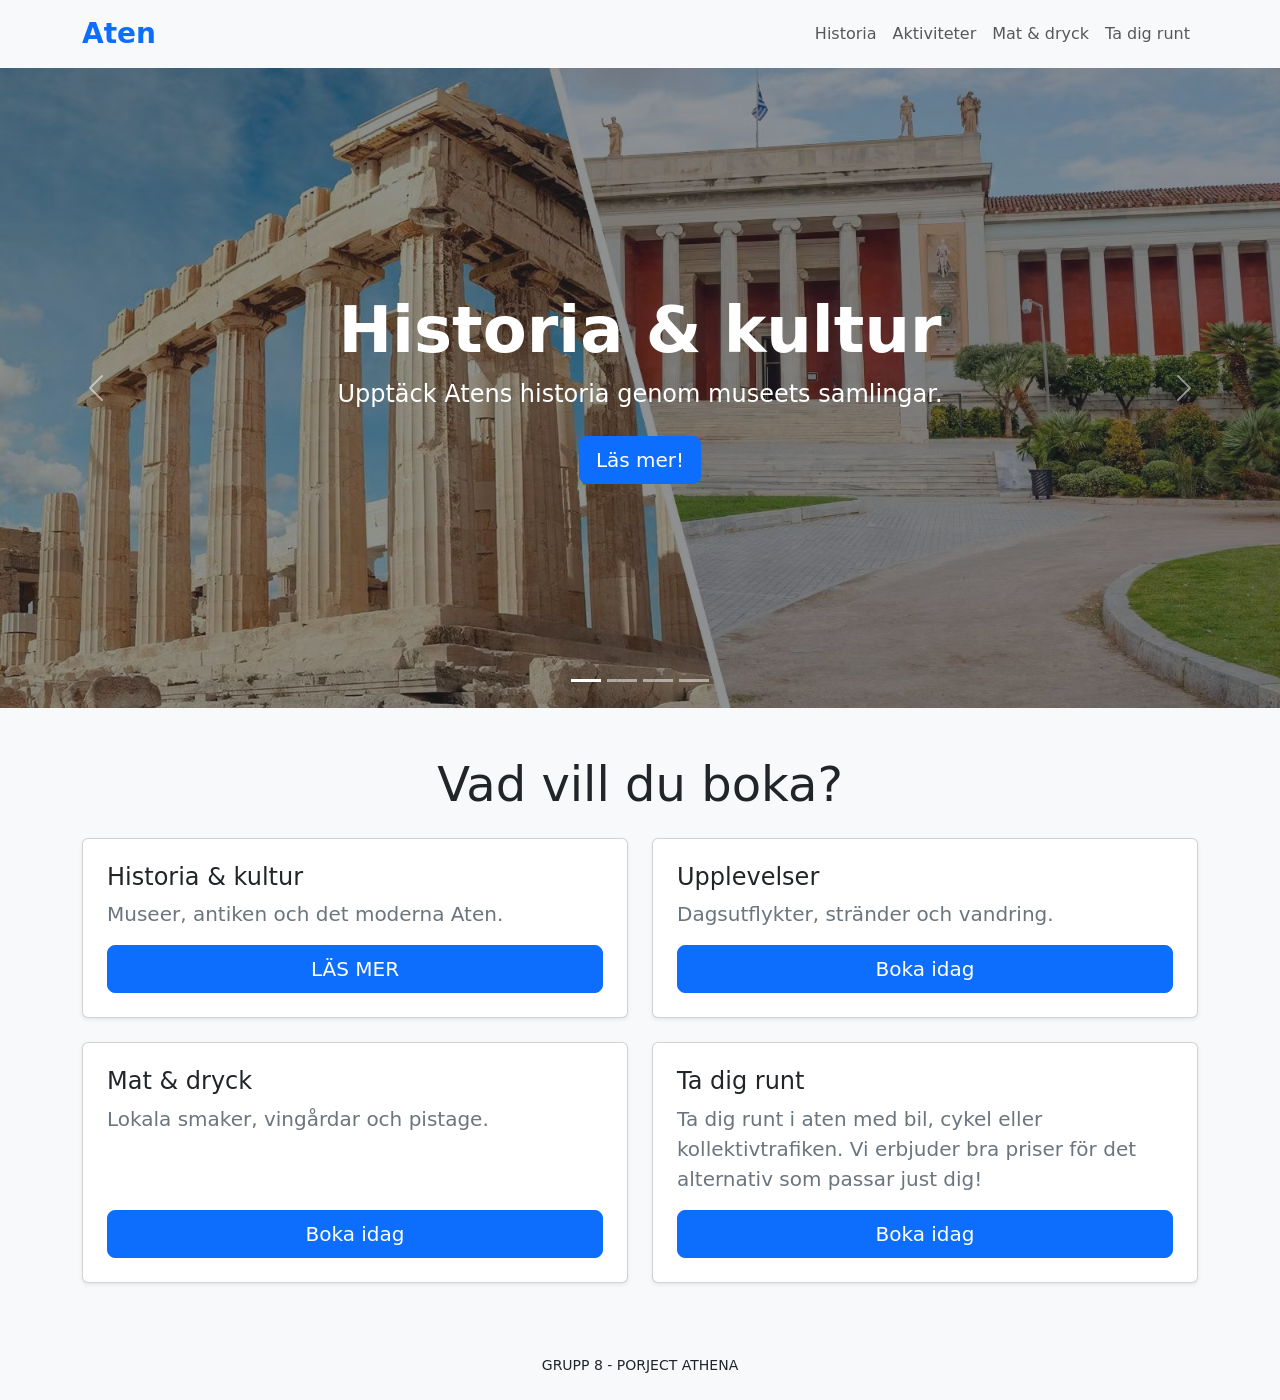
==== index.html @ 9eb93a57 "delete: remove "Planera resan" card from booking section in index.html" ====
<!doctype html>
<html lang="sv">
<head>
    <meta charset="utf-8">
    <!-- Gör layouten responsiv på mobil och surfplatta. -->
    <meta name="viewport" content="width=device-width, initial-scale=1">
    <title>GRUPP 8 - PORJECT ATHENA</title>
    <link href="https://cdn.jsdelivr.net/npm/bootstrap@5.3.3/dist/css/bootstrap.min.css" rel="stylesheet">
</head>
<body>
    <!-- Gemensam navigation. navbar-expand-lg fäller ihop länkarna på mindre skärmar. -->
    <nav class="navbar navbar-expand-lg bg-light shadow-sm">
        <div class="container">
            <a class="navbar-brand fs-3 fw-semibold text-primary" href="#home">Aten</a>
            <!-- Knappen visar/döljer mobilmenyn med Bootstrap JavaScript. -->
            <button class="navbar-toggler" type="button" data-bs-toggle="collapse" data-bs-target="#mainNav" aria-controls="mainNav" aria-expanded="false" aria-label="Toggle navigation">
                <span class="navbar-toggler-icon"></span>
            </button>
            <div class="collapse navbar-collapse" id="mainNav">
                <ul class="navbar-nav ms-auto">
                    <li class="nav-item"><a class="nav-link" href="daniel/historia.html">Historia</a></li>
                    <li class="nav-item"><a class="nav-link" href="Alexander/alex.html">Aktiviteter</a></li>
                    <li class="nav-item"><a class="nav-link" href="william/mat-och-dryck.html">Mat & dryck</a></li>
                    <li class="nav-item"><a class="nav-link" href="viktor/viktor.html">Ta dig runt</a></li>
                </ul>
            </div>
        </div>
    </nav>

    <main class="bg-light">
        <section>
            <div id="carouselTravel" class="carousel slide" data-bs-ride="carousel">
                <div class="carousel-indicators">
                    <button type="button" data-bs-target="#carouselTravel" data-bs-slide-to="0" class="active" aria-current="true" aria-label="Slide 1"></button>
                    <button type="button" data-bs-target="#carouselTravel" data-bs-slide-to="1" aria-label="Slide 2"></button>
                    <button type="button" data-bs-target="#carouselTravel" data-bs-slide-to="2" aria-label="Slide 3"></button>
                    <button type="button" data-bs-target="#carouselTravel" data-bs-slide-to="3" aria-label="Slide 4"></button>
                </div>
                <div class="carousel-inner">
                    <div class="carousel-item active" data-bs-interval="10000">
                        <img src="images/NQMIQ-pano.jpg" style="min-height: 500px; max-height: 700px;" class="d-block w-100 object-fit-cover" alt="...1">
                        <div class="position-absolute top-0 start-0 w-100 h-100 bg-dark bg-opacity-50 d-flex align-items-center text-white">
                            <div class="container text-center d-flex flex-column align-items-center justify-content-center p-5">
                                <h1 class="display-3 fw-bold">Historia & kultur</h1>
                                <p class="fs-4 mb-4">Upptäck Atens historia genom museets samlingar.</p>
                                <a class="btn btn-primary btn-lg" href="#bokningar">Läs mer!</a>
                            </div>
                        </div>
                    </div>
                    <div class="carousel-item" data-bs-interval="10000">
                        <img src="images/beach.jpg" style="min-height: 500px; max-height: 700px;" class="d-block w-100 object-fit-cover" alt="...2">
                        <div class="position-absolute top-0 start-0 w-100 h-100 bg-dark bg-opacity-50 d-flex align-items-center text-white">
                            <div class="container text-center">
                                <h1 class="display-3 fw-bold">Upplevelser</h1>
                                <p class="fs-4 mb-4 px-4">Boende, upplevelser och goda måltider i Greklands historiska huvudstad.</p>
                                <a class="btn btn-primary btn-lg" href="#bokningar">Läs mer!</a>
                            </div>
                        </div>
                    </div>
                    <div class="carousel-item" data-bs-interval="10000">
                        <img src="images/TGR-GettingAround-Cycling.jpg" style="min-height: 500px; max-height: 700px;" class="d-block w-100 object-fit-cover" alt="...3">
                        <div class="position-absolute top-0 start-0 w-100 h-100 bg-dark bg-opacity-50 d-flex align-items-center text-white">
                            <div class="container text-center">
                                <h1 class="display-3 fw-bold">Mat & Dryck</h1>
                                <p class="fs-4 mb-4 px-4">Boende, upplevelser och goda måltider i Greklands historiska huvudstad.</p>
                                <a class="btn btn-primary btn-lg" href="#bokningar">Läs mer!</a>
                            </div>
                        </div>
                    </div>
                    <div class="carousel-item" data-bs-interval="10000">
                        <img src="images/travel-pano.jpg" style="min-height: 500px; max-height: 700px;" class="d-block w-100 object-fit-cover" alt="...3">
                        <div class="position-absolute top-0 start-0 w-100 h-100 bg-dark bg-opacity-50 d-flex align-items-center text-white">
                            <div class="container text-center">
                                <h1 class="display-3 fw-bold">Ta dig runt</h1>
                                <p class="fs-4 mb-4 px-4">Upplev staden på dina villkor.</p>
                                <a class="btn btn-primary btn-lg" href="#bokningar">Läs Mer!</a>
                            </div>
                        </div>
                    </div>
                </div>
                <button class="carousel-control-prev" type="button" data-bs-target="#carouselTravel" data-bs-slide="prev">
                    <span class="carousel-control-prev-icon" aria-hidden="true"></span>
                    <span class="visually-hidden">Previous</span>
                </button>
                <button class="carousel-control-next" type="button" data-bs-target="#carouselTravel" data-bs-slide="next">
                    <span class="carousel-control-next-icon" aria-hidden="true"></span>
                    <span class="visually-hidden">Next</span>
                </button>
            </div>
        </section>

        <section id="bokningar" class="container py-5">
            <h2 class="display-5 text-center mb-4">Vad vill du boka?</h2>
            <!-- Bootstrap grid: två kort per rad från medium-skärm och uppåt. -->
            <div class="row g-4">
                <div class="col-md-6">
                    <article class="card h-100 shadow-sm">
                        <div class="card-body d-flex flex-column p-4">
                            <h3 class="h4">Historia &amp; kultur</h3>
                            <p class="fs-5 text-secondary">Museer, antiken och det moderna Aten.</p>
                            <a class="btn btn-primary btn-lg w-100 mt-auto" href="daniel/historia.html">LÄS MER</a>
                        </div>
                    </article>
                </div>
                <div class="col-md-6">
                    <article class="card h-100 shadow-sm">
                        <div class="card-body d-flex flex-column p-4">
                            <h3 class="h4">Upplevelser</h3>
                            <p class="fs-5 text-secondary">Dagsutflykter, stränder och vandring.</p>
                            <a class="btn btn-primary btn-lg w-100 mt-auto" href="Alexander/index.html">Boka idag</a>
                        </div>
                    </article>
                </div>
                <div class="col-md-6">
                    <article class="card h-100 shadow-sm">
                        <div class="card-body d-flex flex-column p-4">
                            <h3 class="h4">Mat &amp; dryck</h3>
                            <p class="fs-5 text-secondary">Lokala smaker, vingårdar och pistage.</p>
                            <a class="btn btn-primary btn-lg w-100 mt-auto" href="mat-och-dryck.html">Boka idag</a>
                        </div>
                    </article>
                </div>
                <div class="col-md-6">
                    <article class="card h-100 shadow-sm">
                        <div class="card-body d-flex flex-column p-4">
                            <h3 class="h4">Ta dig runt</h3>
                            <p class="fs-5 text-secondary">Ta dig runt i aten med bil, cykel eller kollektivtrafiken. Vi erbjuder bra priser för det alternativ som passar just dig!</p>
                            <a class="btn btn-primary btn-lg w-100 mt-auto" href="Viktor/viktor.html">Boka idag</a>
                        </div>
                    </article>
                </div>
            </div>
        </section>
    </main>

    <footer class="bg-light py-4">
        <div class="container text-center text-dark-50 small">GRUPP 8 - PORJECT ATHENA</div>
    </footer>

    <!-- Bootstrap bundle behövs för att mobilmenyn ska öppnas och stängas. Jag antar att denna JS-fuktion är ok och inte anses som fusk.-->
    <script src="https://cdn.jsdelivr.net/npm/bootstrap@5.3.3/dist/js/bootstrap.bundle.min.js"></script>
</body>
</html>
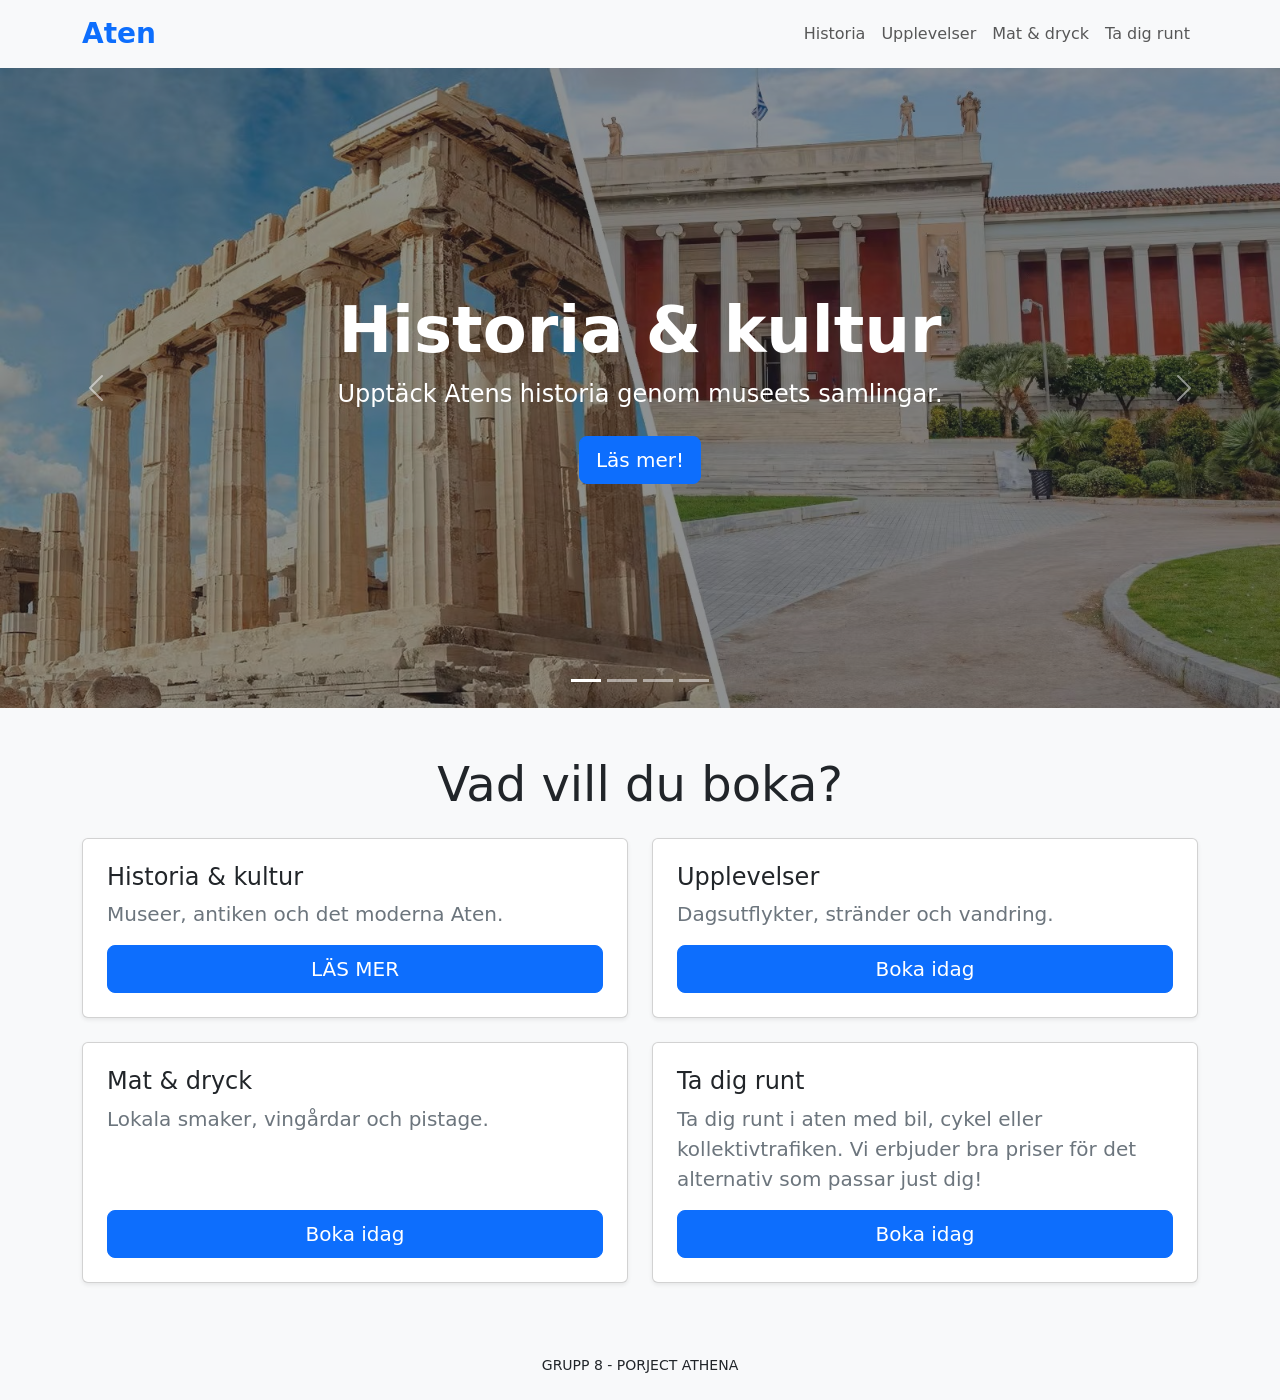
==== commit bffa8f32: "fix: update navigation link text from "Aktiviteter" to "Upplevelser"" ====
--- a/index.html
+++ b/index.html
@@ -19,7 +19,7 @@
             <div class="collapse navbar-collapse" id="mainNav">
                 <ul class="navbar-nav ms-auto">
                     <li class="nav-item"><a class="nav-link" href="daniel/historia.html">Historia</a></li>
-                    <li class="nav-item"><a class="nav-link" href="Alexander/alex.html">Aktiviteter</a></li>
+                    <li class="nav-item"><a class="nav-link" href="Alexander/index.html">Upplevelser</a></li>
                     <li class="nav-item"><a class="nav-link" href="william/mat-och-dryck.html">Mat & dryck</a></li>
                     <li class="nav-item"><a class="nav-link" href="viktor/viktor.html">Ta dig runt</a></li>
                 </ul>
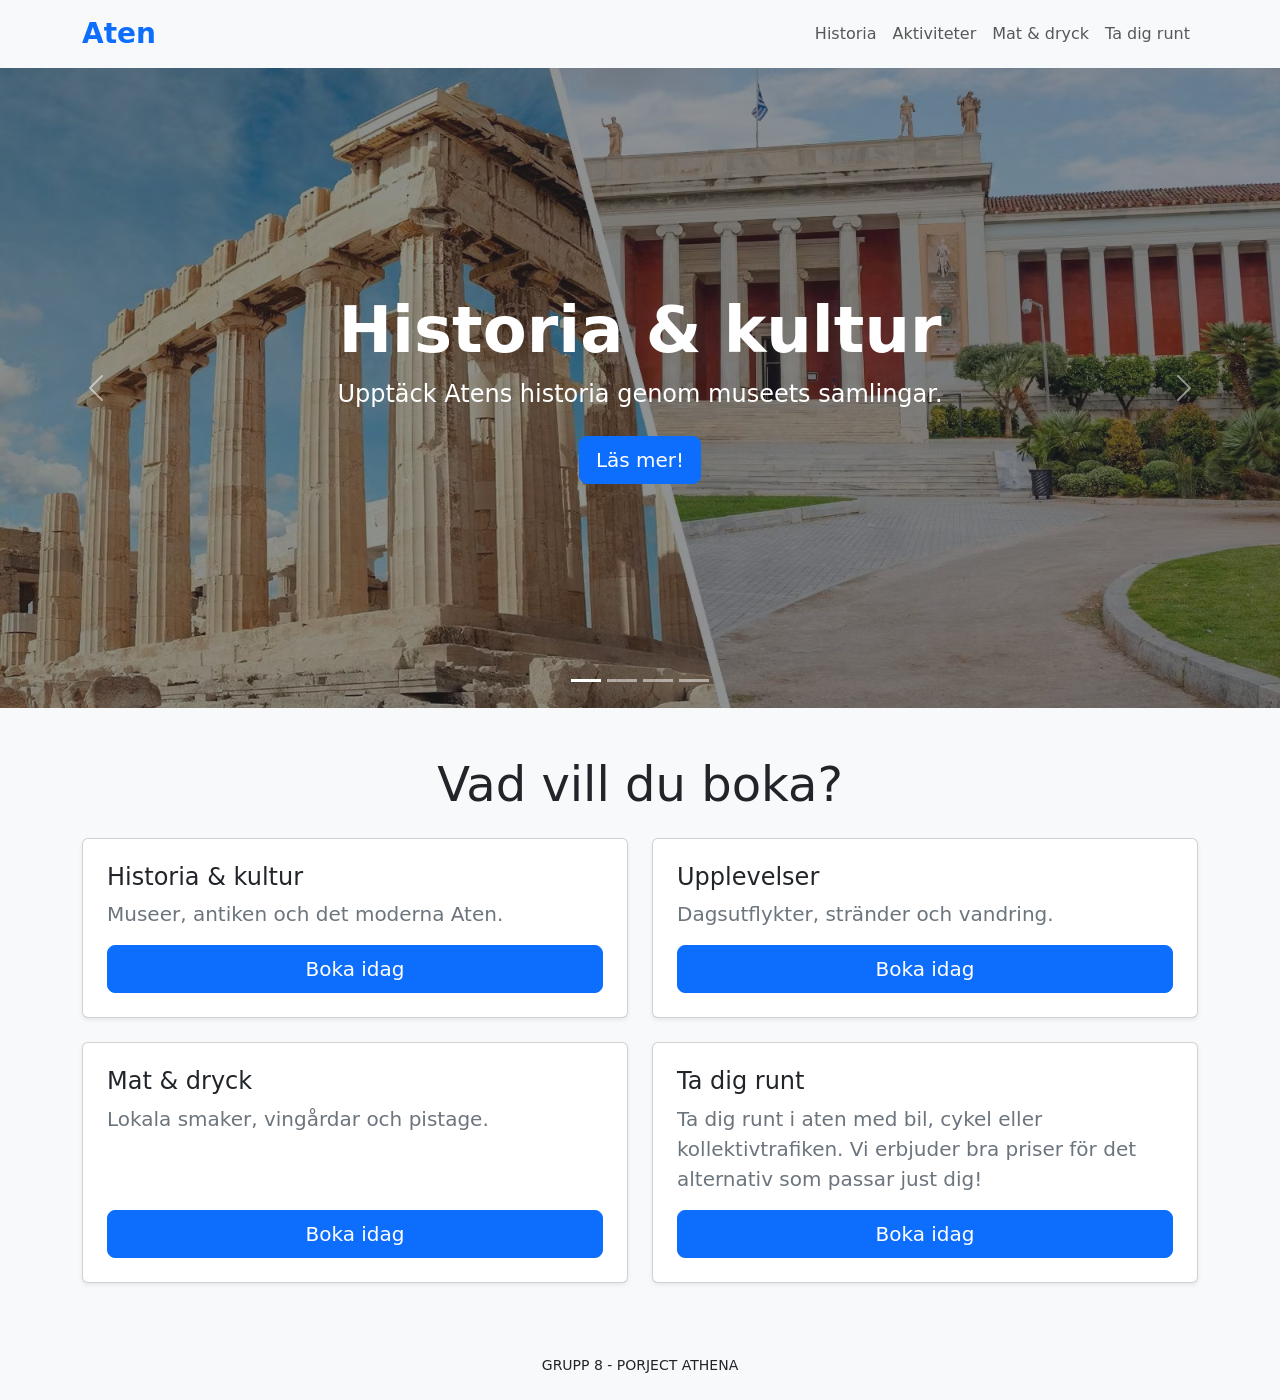
==== commit 50be06f6: "style: update button text from "LÄS MER" to "Boka idag" in history section" ====
--- a/index.html
+++ b/index.html
@@ -19,7 +19,7 @@
             <div class="collapse navbar-collapse" id="mainNav">
                 <ul class="navbar-nav ms-auto">
                     <li class="nav-item"><a class="nav-link" href="daniel/historia.html">Historia</a></li>
-                    <li class="nav-item"><a class="nav-link" href="Alexander/index.html">Upplevelser</a></li>
+                    <li class="nav-item"><a class="nav-link" href="Alexander/alex.html">Aktiviteter</a></li>
                     <li class="nav-item"><a class="nav-link" href="william/mat-och-dryck.html">Mat & dryck</a></li>
                     <li class="nav-item"><a class="nav-link" href="viktor/viktor.html">Ta dig runt</a></li>
                 </ul>
@@ -98,7 +98,7 @@
                         <div class="card-body d-flex flex-column p-4">
                             <h3 class="h4">Historia &amp; kultur</h3>
                             <p class="fs-5 text-secondary">Museer, antiken och det moderna Aten.</p>
-                            <a class="btn btn-primary btn-lg w-100 mt-auto" href="daniel/historia.html">LÄS MER</a>
+                            <a class="btn btn-primary btn-lg w-100 mt-auto" href="daniel/historia.html">Boka idag</a>
                         </div>
                     </article>
                 </div>
@@ -107,7 +107,7 @@
                         <div class="card-body d-flex flex-column p-4">
                             <h3 class="h4">Upplevelser</h3>
                             <p class="fs-5 text-secondary">Dagsutflykter, stränder och vandring.</p>
-                            <a class="btn btn-primary btn-lg w-100 mt-auto" href="Alexander/index.html">Boka idag</a>
+                            <a class="btn btn-primary btn-lg w-100 mt-auto" href="Alexander/alex.html">Boka idag</a>
                         </div>
                     </article>
                 </div>
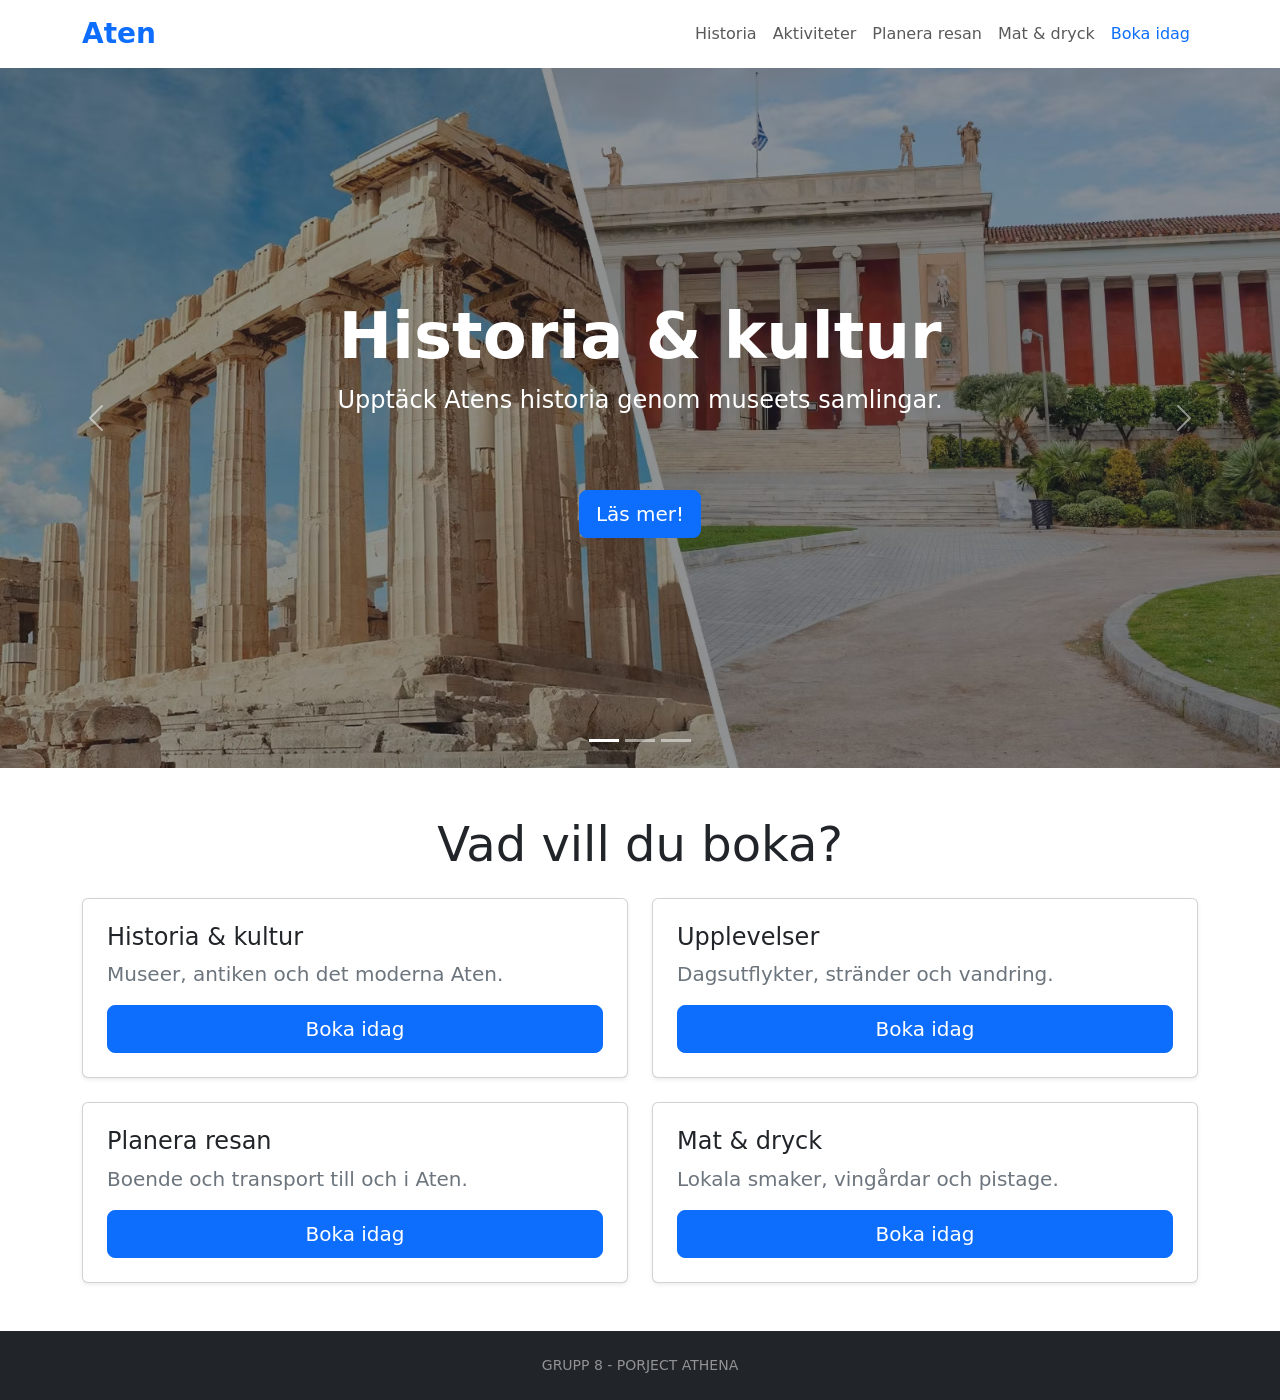
==== commit 4883a149: "fix: update button text from 'LÄS MER' to 'Boka idag' for clarity" ====
--- a/index.html
+++ b/index.html
@@ -9,7 +9,7 @@
 </head>
 <body>
     <!-- Gemensam navigation. navbar-expand-lg fäller ihop länkarna på mindre skärmar. -->
-    <nav class="navbar navbar-expand-lg bg-light shadow-sm">
+    <nav class="navbar navbar-expand-lg bg-white shadow-sm">
         <div class="container">
             <a class="navbar-brand fs-3 fw-semibold text-primary" href="#home">Aten</a>
             <!-- Knappen visar/döljer mobilmenyn med Bootstrap JavaScript. -->
@@ -19,41 +19,41 @@
             <div class="collapse navbar-collapse" id="mainNav">
                 <ul class="navbar-nav ms-auto">
                     <li class="nav-item"><a class="nav-link" href="daniel/historia.html">Historia</a></li>
-                    <li class="nav-item"><a class="nav-link" href="Alexander/alex.html">Aktiviteter</a></li>
+                    <li class="nav-item"><a class="nav-link" href="Viktor/aktiviteter.html">Aktiviteter</a></li>
+                    <li class="nav-item"><a class="nav-link" href="Alexander/alex.html">Planera resan</a></li>
                     <li class="nav-item"><a class="nav-link" href="william/mat-och-dryck.html">Mat & dryck</a></li>
-                    <li class="nav-item"><a class="nav-link" href="viktor/viktor.html">Ta dig runt</a></li>
+                    <li class="nav-item"><a class="nav-link text-primary" href="#bokningar">Boka idag</a></li>
                 </ul>
             </div>
         </div>
     </nav>
 
-    <main class="bg-light">
+    <main>
         <section>
             <div id="carouselTravel" class="carousel slide" data-bs-ride="carousel">
                 <div class="carousel-indicators">
                     <button type="button" data-bs-target="#carouselTravel" data-bs-slide-to="0" class="active" aria-current="true" aria-label="Slide 1"></button>
                     <button type="button" data-bs-target="#carouselTravel" data-bs-slide-to="1" aria-label="Slide 2"></button>
                     <button type="button" data-bs-target="#carouselTravel" data-bs-slide-to="2" aria-label="Slide 3"></button>
-                    <button type="button" data-bs-target="#carouselTravel" data-bs-slide-to="3" aria-label="Slide 4"></button>
                 </div>
                 <div class="carousel-inner">
                     <div class="carousel-item active" data-bs-interval="10000">
-                        <img src="images/NQMIQ-pano.jpg" style="min-height: 500px; max-height: 700px;" class="d-block w-100 object-fit-cover" alt="...1">
+                        <img src="images/NQMIQ.jpg" style="min-height: 500px; max-height: 700px;" class="d-block w-100 object-fit-cover" alt="...1">
                         <div class="position-absolute top-0 start-0 w-100 h-100 bg-dark bg-opacity-50 d-flex align-items-center text-white">
                             <div class="container text-center d-flex flex-column align-items-center justify-content-center p-5">
                                 <h1 class="display-3 fw-bold">Historia & kultur</h1>
                                 <p class="fs-4 mb-4">Upptäck Atens historia genom museets samlingar.</p>
-                                <a class="btn btn-primary btn-lg" href="#bokningar">Läs mer!</a>
+                                <a class="btn btn-primary btn-lg mt-5" href="#bokningar">Läs mer!</a>
                             </div>
                         </div>
                     </div>
                     <div class="carousel-item" data-bs-interval="10000">
-                        <img src="images/beach.jpg" style="min-height: 500px; max-height: 700px;" class="d-block w-100 object-fit-cover" alt="...2">
+                        <img src="images/TGR-GettingAround-CarRental.jpg" style="min-height: 500px; max-height: 700px;" class="d-block w-100 object-fit-cover" alt="...2">
                         <div class="position-absolute top-0 start-0 w-100 h-100 bg-dark bg-opacity-50 d-flex align-items-center text-white">
                             <div class="container text-center">
-                                <h1 class="display-3 fw-bold">Upplevelser</h1>
-                                <p class="fs-4 mb-4 px-4">Boende, upplevelser och goda måltider i Greklands historiska huvudstad.</p>
-                                <a class="btn btn-primary btn-lg" href="#bokningar">Läs mer!</a>
+                                <h1 class="display-3 fw-bold">Aktiviteter</h1>
+                                <p class="fs-4 mb-4">Boende, upplevelser och goda måltider i Greklands historiska huvudstad.</p>
+                                <a class="btn btn-primary btn-lg mt-5" href="#bokningar">Boka idag</a>
                             </div>
                         </div>
                     </div>
@@ -61,19 +61,19 @@
                         <img src="images/TGR-GettingAround-Cycling.jpg" style="min-height: 500px; max-height: 700px;" class="d-block w-100 object-fit-cover" alt="...3">
                         <div class="position-absolute top-0 start-0 w-100 h-100 bg-dark bg-opacity-50 d-flex align-items-center text-white">
                             <div class="container text-center">
-                                <h1 class="display-3 fw-bold">Mat & Dryck</h1>
-                                <p class="fs-4 mb-4 px-4">Boende, upplevelser och goda måltider i Greklands historiska huvudstad.</p>
-                                <a class="btn btn-primary btn-lg" href="#bokningar">Läs mer!</a>
+                                <h1 class="display-3 fw-bold">Planera din resa</h1>
+                                <p class="fs-4 mb-4">Boende, upplevelser och goda måltider i Greklands historiska huvudstad.</p>
+                                <a class="btn btn-primary btn-lg mt-5" href="#bokningar">Boka idag</a>
                             </div>
                         </div>
                     </div>
-                    <div class="carousel-item" data-bs-interval="10000">
-                        <img src="images/travel-pano.jpg" style="min-height: 500px; max-height: 700px;" class="d-block w-100 object-fit-cover" alt="...3">
+                                        <div class="carousel-item" data-bs-interval="10000">
+                        <img src="images/TGR-GettingAround-Cycling.jpg" style="min-height: 500px; max-height: 700px;" class="d-block w-100 object-fit-cover" alt="...3">
                         <div class="position-absolute top-0 start-0 w-100 h-100 bg-dark bg-opacity-50 d-flex align-items-center text-white">
                             <div class="container text-center">
-                                <h1 class="display-3 fw-bold">Ta dig runt</h1>
-                                <p class="fs-4 mb-4 px-4">Upplev staden på dina villkor.</p>
-                                <a class="btn btn-primary btn-lg" href="#bokningar">Läs Mer!</a>
+                                <h1 class="display-3 fw-bold">Mat & Dryck</h1>
+                                <p class="fs-4 mb-4">Boende, upplevelser och goda måltider i Greklands historiska huvudstad.</p>
+                                <a class="btn btn-primary btn-lg mt-5" href="#bokningar">Boka idag</a>
                             </div>
                         </div>
                     </div>
@@ -107,7 +107,16 @@
                         <div class="card-body d-flex flex-column p-4">
                             <h3 class="h4">Upplevelser</h3>
                             <p class="fs-5 text-secondary">Dagsutflykter, stränder och vandring.</p>
-                            <a class="btn btn-primary btn-lg w-100 mt-auto" href="Alexander/alex.html">Boka idag</a>
+                            <a class="btn btn-primary btn-lg w-100 mt-auto" href="upplevelser.html">Boka idag</a>
+                        </div>
+                    </article>
+                </div>
+                <div class="col-md-6">
+                    <article class="card h-100 shadow-sm">
+                        <div class="card-body d-flex flex-column p-4">
+                            <h3 class="h4">Planera resan</h3>
+                            <p class="fs-5 text-secondary">Boende och transport till och i Aten.</p>
+                            <a class="btn btn-primary btn-lg w-100 mt-auto" href="planera-resan.html">Boka idag</a>
                         </div>
                     </article>
                 </div>
@@ -120,21 +129,12 @@
                         </div>
                     </article>
                 </div>
-                <div class="col-md-6">
-                    <article class="card h-100 shadow-sm">
-                        <div class="card-body d-flex flex-column p-4">
-                            <h3 class="h4">Ta dig runt</h3>
-                            <p class="fs-5 text-secondary">Ta dig runt i aten med bil, cykel eller kollektivtrafiken. Vi erbjuder bra priser för det alternativ som passar just dig!</p>
-                            <a class="btn btn-primary btn-lg w-100 mt-auto" href="Viktor/viktor.html">Boka idag</a>
-                        </div>
-                    </article>
-                </div>
             </div>
         </section>
     </main>
 
-    <footer class="bg-light py-4">
-        <div class="container text-center text-dark-50 small">GRUPP 8 - PORJECT ATHENA</div>
+    <footer class="bg-dark py-4">
+        <div class="container text-center text-white-50 small">GRUPP 8 - PORJECT ATHENA</div>
     </footer>
 
     <!-- Bootstrap bundle behövs för att mobilmenyn ska öppnas och stängas. Jag antar att denna JS-fuktion är ok och inte anses som fusk.-->
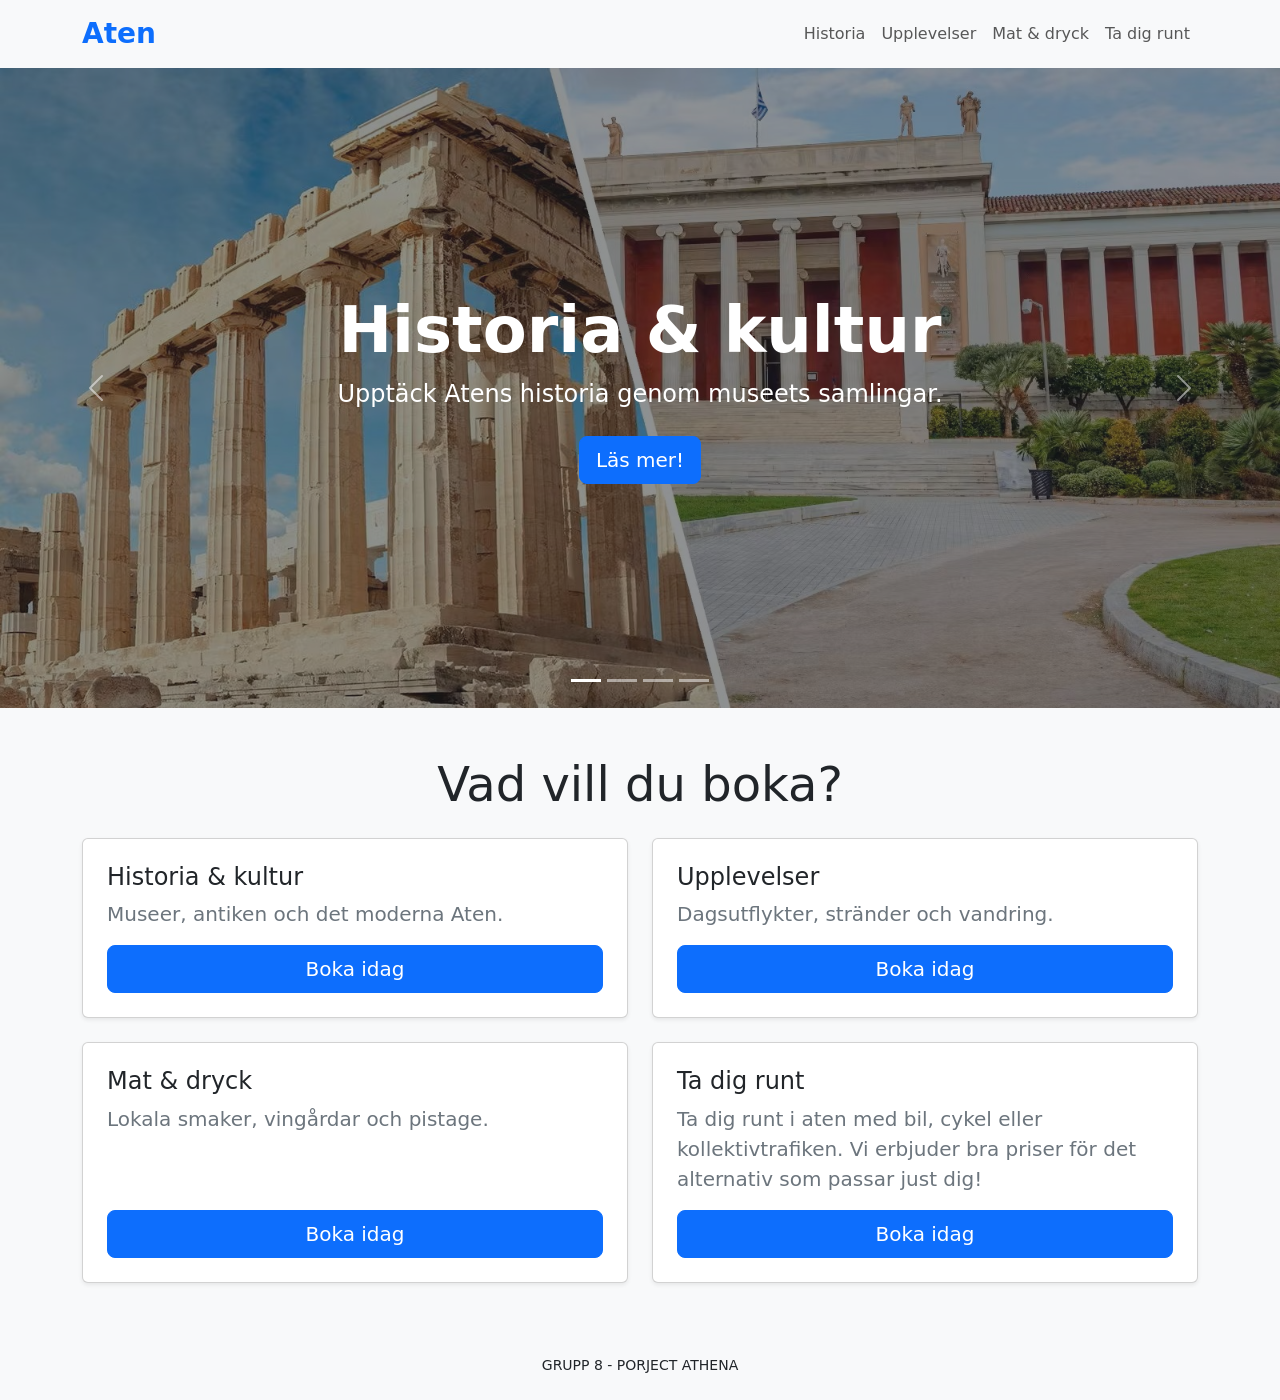
==== commit 4b4ccbd9: "Merge branch 'main' of https://github.com/AALLEE123/JavaScriptUppgift" ====
--- a/index.html
+++ b/index.html
@@ -9,7 +9,7 @@
 </head>
 <body>
     <!-- Gemensam navigation. navbar-expand-lg fäller ihop länkarna på mindre skärmar. -->
-    <nav class="navbar navbar-expand-lg bg-white shadow-sm">
+    <nav class="navbar navbar-expand-lg bg-light shadow-sm">
         <div class="container">
             <a class="navbar-brand fs-3 fw-semibold text-primary" href="#home">Aten</a>
             <!-- Knappen visar/döljer mobilmenyn med Bootstrap JavaScript. -->
@@ -19,41 +19,41 @@
             <div class="collapse navbar-collapse" id="mainNav">
                 <ul class="navbar-nav ms-auto">
                     <li class="nav-item"><a class="nav-link" href="daniel/historia.html">Historia</a></li>
-                    <li class="nav-item"><a class="nav-link" href="Viktor/aktiviteter.html">Aktiviteter</a></li>
-                    <li class="nav-item"><a class="nav-link" href="Alexander/alex.html">Planera resan</a></li>
+                    <li class="nav-item"><a class="nav-link" href="Alexander/index.html">Upplevelser</a></li>
                     <li class="nav-item"><a class="nav-link" href="william/mat-och-dryck.html">Mat & dryck</a></li>
-                    <li class="nav-item"><a class="nav-link text-primary" href="#bokningar">Boka idag</a></li>
+                    <li class="nav-item"><a class="nav-link" href="viktor/viktor.html">Ta dig runt</a></li>
                 </ul>
             </div>
         </div>
     </nav>
 
-    <main>
+    <main class="bg-light">
         <section>
             <div id="carouselTravel" class="carousel slide" data-bs-ride="carousel">
                 <div class="carousel-indicators">
                     <button type="button" data-bs-target="#carouselTravel" data-bs-slide-to="0" class="active" aria-current="true" aria-label="Slide 1"></button>
                     <button type="button" data-bs-target="#carouselTravel" data-bs-slide-to="1" aria-label="Slide 2"></button>
                     <button type="button" data-bs-target="#carouselTravel" data-bs-slide-to="2" aria-label="Slide 3"></button>
+                    <button type="button" data-bs-target="#carouselTravel" data-bs-slide-to="3" aria-label="Slide 4"></button>
                 </div>
                 <div class="carousel-inner">
                     <div class="carousel-item active" data-bs-interval="10000">
-                        <img src="images/NQMIQ.jpg" style="min-height: 500px; max-height: 700px;" class="d-block w-100 object-fit-cover" alt="...1">
+                        <img src="images/NQMIQ-pano.jpg" style="min-height: 500px; max-height: 700px;" class="d-block w-100 object-fit-cover" alt="...1">
                         <div class="position-absolute top-0 start-0 w-100 h-100 bg-dark bg-opacity-50 d-flex align-items-center text-white">
                             <div class="container text-center d-flex flex-column align-items-center justify-content-center p-5">
                                 <h1 class="display-3 fw-bold">Historia & kultur</h1>
                                 <p class="fs-4 mb-4">Upptäck Atens historia genom museets samlingar.</p>
-                                <a class="btn btn-primary btn-lg mt-5" href="#bokningar">Läs mer!</a>
+                                <a class="btn btn-primary btn-lg" href="#bokningar">Läs mer!</a>
                             </div>
                         </div>
                     </div>
                     <div class="carousel-item" data-bs-interval="10000">
-                        <img src="images/TGR-GettingAround-CarRental.jpg" style="min-height: 500px; max-height: 700px;" class="d-block w-100 object-fit-cover" alt="...2">
+                        <img src="images/beach.jpg" style="min-height: 500px; max-height: 700px;" class="d-block w-100 object-fit-cover" alt="...2">
                         <div class="position-absolute top-0 start-0 w-100 h-100 bg-dark bg-opacity-50 d-flex align-items-center text-white">
                             <div class="container text-center">
-                                <h1 class="display-3 fw-bold">Aktiviteter</h1>
-                                <p class="fs-4 mb-4">Boende, upplevelser och goda måltider i Greklands historiska huvudstad.</p>
-                                <a class="btn btn-primary btn-lg mt-5" href="#bokningar">Boka idag</a>
+                                <h1 class="display-3 fw-bold">Upplevelser</h1>
+                                <p class="fs-4 mb-4 px-4">Boende, upplevelser och goda måltider i Greklands historiska huvudstad.</p>
+                                <a class="btn btn-primary btn-lg" href="#bokningar">Läs mer!</a>
                             </div>
                         </div>
                     </div>
@@ -61,19 +61,19 @@
                         <img src="images/TGR-GettingAround-Cycling.jpg" style="min-height: 500px; max-height: 700px;" class="d-block w-100 object-fit-cover" alt="...3">
                         <div class="position-absolute top-0 start-0 w-100 h-100 bg-dark bg-opacity-50 d-flex align-items-center text-white">
                             <div class="container text-center">
-                                <h1 class="display-3 fw-bold">Planera din resa</h1>
-                                <p class="fs-4 mb-4">Boende, upplevelser och goda måltider i Greklands historiska huvudstad.</p>
-                                <a class="btn btn-primary btn-lg mt-5" href="#bokningar">Boka idag</a>
+                                <h1 class="display-3 fw-bold">Mat & Dryck</h1>
+                                <p class="fs-4 mb-4 px-4">Boende, upplevelser och goda måltider i Greklands historiska huvudstad.</p>
+                                <a class="btn btn-primary btn-lg" href="#bokningar">Läs mer!</a>
                             </div>
                         </div>
                     </div>
-                                        <div class="carousel-item" data-bs-interval="10000">
-                        <img src="images/TGR-GettingAround-Cycling.jpg" style="min-height: 500px; max-height: 700px;" class="d-block w-100 object-fit-cover" alt="...3">
+                    <div class="carousel-item" data-bs-interval="10000">
+                        <img src="images/travel-pano.jpg" style="min-height: 500px; max-height: 700px;" class="d-block w-100 object-fit-cover" alt="...3">
                         <div class="position-absolute top-0 start-0 w-100 h-100 bg-dark bg-opacity-50 d-flex align-items-center text-white">
                             <div class="container text-center">
-                                <h1 class="display-3 fw-bold">Mat & Dryck</h1>
-                                <p class="fs-4 mb-4">Boende, upplevelser och goda måltider i Greklands historiska huvudstad.</p>
-                                <a class="btn btn-primary btn-lg mt-5" href="#bokningar">Boka idag</a>
+                                <h1 class="display-3 fw-bold">Ta dig runt</h1>
+                                <p class="fs-4 mb-4 px-4">Upplev staden på dina villkor.</p>
+                                <a class="btn btn-primary btn-lg" href="#bokningar">Läs Mer!</a>
                             </div>
                         </div>
                     </div>
@@ -107,16 +107,7 @@
                         <div class="card-body d-flex flex-column p-4">
                             <h3 class="h4">Upplevelser</h3>
                             <p class="fs-5 text-secondary">Dagsutflykter, stränder och vandring.</p>
-                            <a class="btn btn-primary btn-lg w-100 mt-auto" href="upplevelser.html">Boka idag</a>
-                        </div>
-                    </article>
-                </div>
-                <div class="col-md-6">
-                    <article class="card h-100 shadow-sm">
-                        <div class="card-body d-flex flex-column p-4">
-                            <h3 class="h4">Planera resan</h3>
-                            <p class="fs-5 text-secondary">Boende och transport till och i Aten.</p>
-                            <a class="btn btn-primary btn-lg w-100 mt-auto" href="planera-resan.html">Boka idag</a>
+                            <a class="btn btn-primary btn-lg w-100 mt-auto" href="Alexander/index.html">Boka idag</a>
                         </div>
                     </article>
                 </div>
@@ -129,12 +120,21 @@
                         </div>
                     </article>
                 </div>
+                <div class="col-md-6">
+                    <article class="card h-100 shadow-sm">
+                        <div class="card-body d-flex flex-column p-4">
+                            <h3 class="h4">Ta dig runt</h3>
+                            <p class="fs-5 text-secondary">Ta dig runt i aten med bil, cykel eller kollektivtrafiken. Vi erbjuder bra priser för det alternativ som passar just dig!</p>
+                            <a class="btn btn-primary btn-lg w-100 mt-auto" href="Viktor/viktor.html">Boka idag</a>
+                        </div>
+                    </article>
+                </div>
             </div>
         </section>
     </main>
 
-    <footer class="bg-dark py-4">
-        <div class="container text-center text-white-50 small">GRUPP 8 - PORJECT ATHENA</div>
+    <footer class="bg-light py-4">
+        <div class="container text-center text-dark-50 small">GRUPP 8 - PORJECT ATHENA</div>
     </footer>
 
     <!-- Bootstrap bundle behövs för att mobilmenyn ska öppnas och stängas. Jag antar att denna JS-fuktion är ok och inte anses som fusk.-->
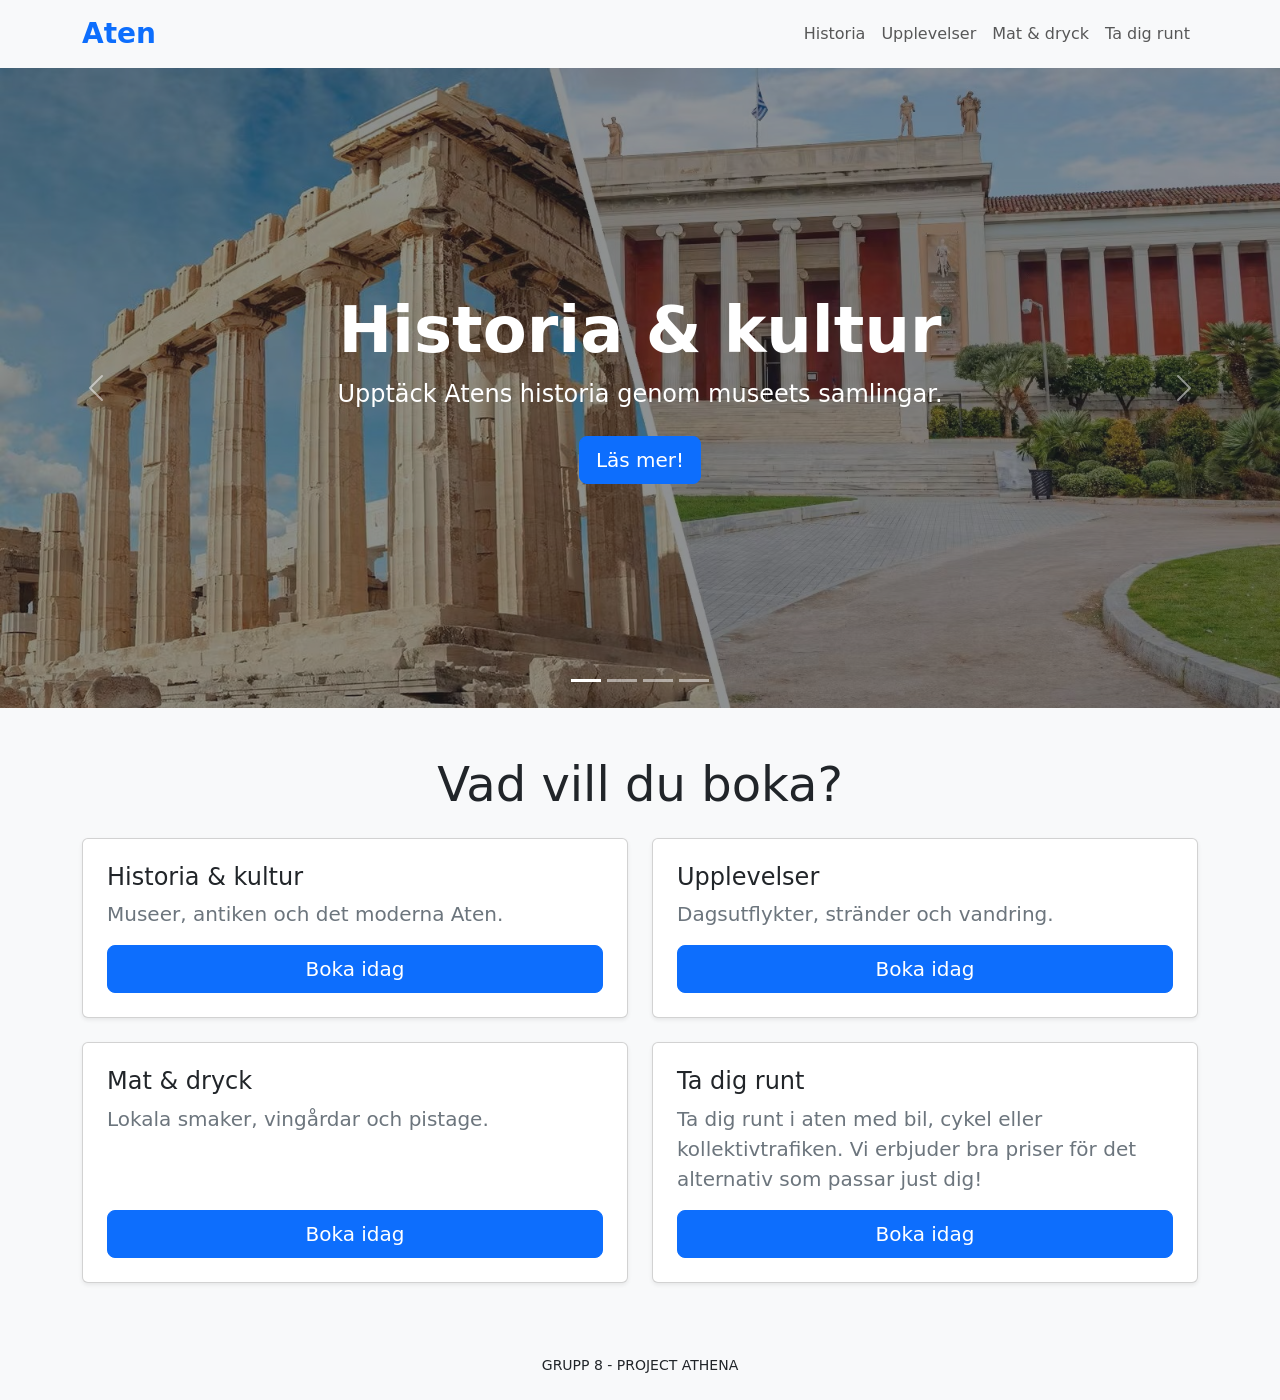
==== commit eca39259: "fix: correct title spelling and adjust carousel interval timing" ====
--- a/index.html
+++ b/index.html
@@ -4,7 +4,7 @@
     <meta charset="utf-8">
     <!-- Gör layouten responsiv på mobil och surfplatta. -->
     <meta name="viewport" content="width=device-width, initial-scale=1">
-    <title>GRUPP 8 - PORJECT ATHENA</title>
+    <title>GRUPP 8 - PROJECT ATHENA</title>
     <link href="https://cdn.jsdelivr.net/npm/bootstrap@5.3.3/dist/css/bootstrap.min.css" rel="stylesheet">
 </head>
 <body>
@@ -68,12 +68,12 @@
                         </div>
                     </div>
                     <div class="carousel-item" data-bs-interval="10000">
-                        <img src="images/travel-pano.jpg" style="min-height: 500px; max-height: 700px;" class="d-block w-100 object-fit-cover" alt="...3">
+                        <img src="images/travel-pano.jpg" style="min-height: 500px; max-height: 700px;" class="d-block w-100 object-fit-cover" alt="...4">
                         <div class="position-absolute top-0 start-0 w-100 h-100 bg-dark bg-opacity-50 d-flex align-items-center text-white">
                             <div class="container text-center">
                                 <h1 class="display-3 fw-bold">Ta dig runt</h1>
                                 <p class="fs-4 mb-4 px-4">Upplev staden på dina villkor.</p>
-                                <a class="btn btn-primary btn-lg" href="#bokningar">Läs Mer!</a>
+                                <a class="btn btn-primary btn-lg" href="#bokningar">Läs mer!</a>
                             </div>
                         </div>
                     </div>
@@ -134,7 +134,7 @@
     </main>
 
     <footer class="bg-light py-4">
-        <div class="container text-center text-dark-50 small">GRUPP 8 - PORJECT ATHENA</div>
+        <div class="container text-center text-dark-50 small">GRUPP 8 - PROJECT ATHENA</div>
     </footer>
 
     <!-- Bootstrap bundle behövs för att mobilmenyn ska öppnas och stängas. Jag antar att denna JS-fuktion är ok och inte anses som fusk.-->
